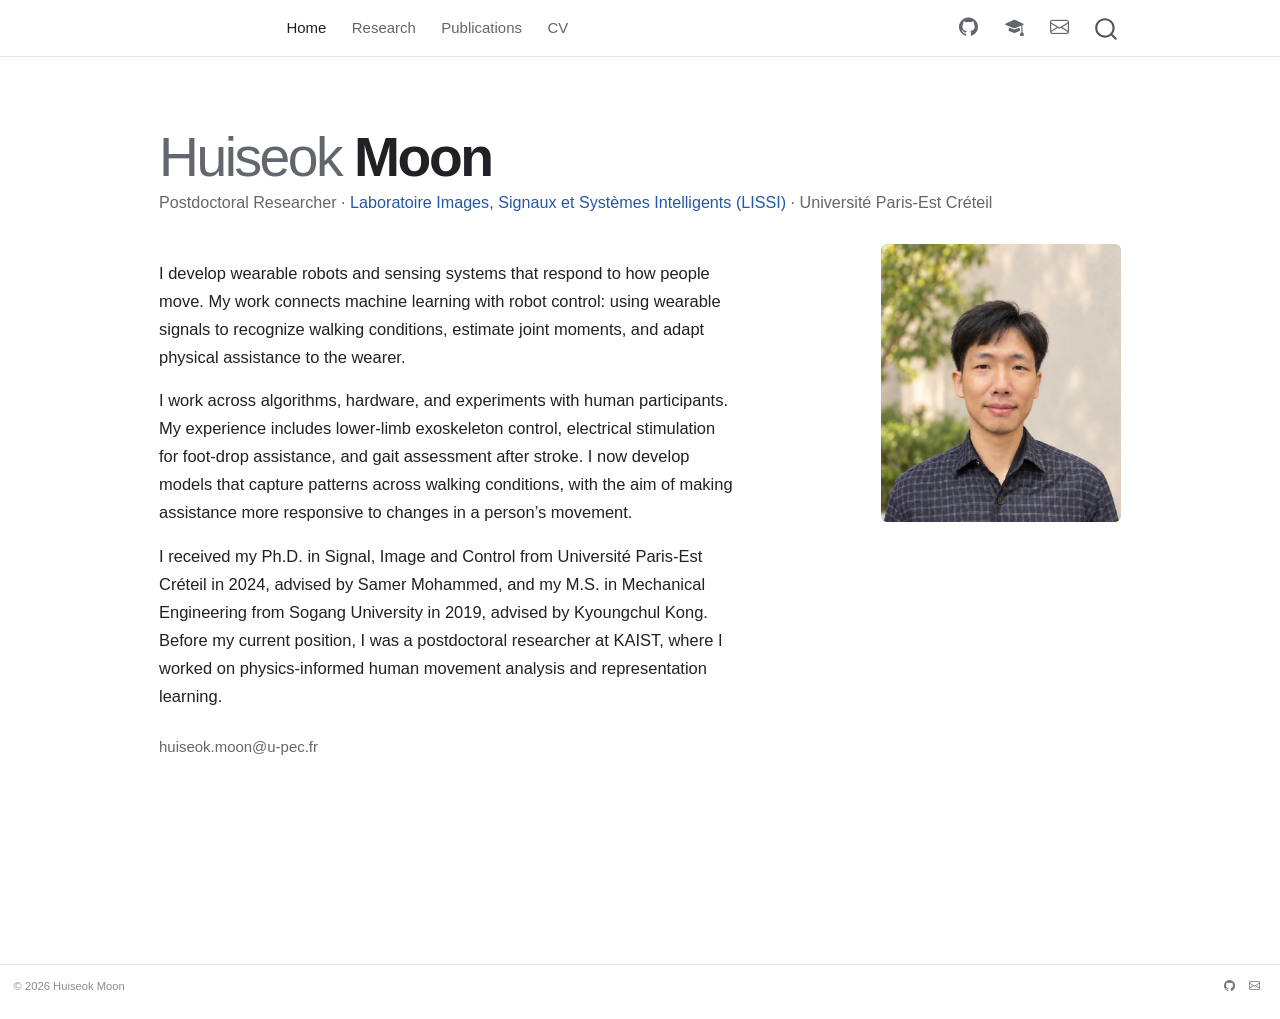
==== index.html @ 213d2787 "Built site for gh-pages" ====
<!DOCTYPE html>
<html xmlns="http://www.w3.org/1999/xhtml" lang="en" xml:lang="en"><head>

<meta charset="utf-8">
<meta name="generator" content="quarto-1.10.18">

<meta name="viewport" content="width=device-width, initial-scale=1.0, user-scalable=yes">


<title>Huiseok Moon</title>
<style>
/* Default styles provided by pandoc.
** See https://pandoc.org/MANUAL.html#variables-for-html for config info.
*/
span.smallcaps{font-variant: small-caps;}
div.columns{display: flex; gap: 1.5em;}
div.column{flex: auto;}
@media screen {
div.columns{gap: min(4vw, 1.5em);}
div.column{overflow-x: auto;}
}
div.hanging-indent{margin-left: 1.5em; text-indent: -1.5em;}
ul.task-list{list-style: none;}
ul.task-list li input[type="checkbox"] {
  width: 0.8em;
  margin: 0 0.8em 0.2em -1em; /* quarto-specific, see https://github.com/quarto-dev/quarto-cli/issues/4556 */ 
  vertical-align: middle;
}
</style>


<script src="site_libs/quarto-nav/quarto-nav.js"></script>
<script src="site_libs/quarto-nav/headroom.min.js"></script>
<script src="site_libs/clipboard/clipboard.min.js"></script>
<script src="site_libs/quarto-search/autocomplete.umd.js"></script>
<script src="site_libs/quarto-search/fuse.min.js"></script>
<script src="site_libs/quarto-search/quarto-search.js"></script>
<meta name="quarto:offset" content="./">
<link href="./images/moon-emoji-icon-v2.png" rel="icon" type="image/png">
<script src="site_libs/quarto-html/quarto.js" type="module"></script>
<script src="site_libs/quarto-html/tabsets/tabsets.js" type="module"></script>
<script src="site_libs/quarto-html/popper.min.js"></script>
<script src="site_libs/quarto-html/tippy.umd.min.js"></script>
<script src="site_libs/quarto-html/anchor.min.js"></script>
<link href="site_libs/quarto-html/tippy.css" rel="stylesheet">
<link href="site_libs/quarto-html/quarto-syntax-highlighting-64a204ab8560d761af7679ceaba22944.css" rel="stylesheet" id="quarto-text-highlighting-styles">
<script src="site_libs/bootstrap/bootstrap.min.js"></script>
<link href="site_libs/bootstrap/bootstrap-icons.css" rel="stylesheet">
<link href="site_libs/bootstrap/bootstrap-8153627a9af5734325227f12067e0160.min.css" rel="stylesheet" append-hash="true" id="quarto-bootstrap" data-mode="light">
<script id="quarto-search-options" type="application/json">{
  "location": "navbar",
  "copy-button": false,
  "collapse-after": 3,
  "panel-placement": "end",
  "type": "overlay",
  "limit": 50,
  "keyboard-shortcut": [
    "f",
    "/",
    "s"
  ],
  "show-item-context": false,
  "language": {
    "search-no-results-text": "No results",
    "search-matching-documents-text": "matching documents",
    "search-copy-link-title": "Copy link to search",
    "search-hide-matches-text": "Hide additional matches",
    "search-more-match-text": "more match in this document",
    "search-more-matches-text": "more matches in this document",
    "search-clear-button-title": "Clear",
    "search-text-placeholder": "",
    "search-detached-cancel-button-title": "Cancel",
    "search-submit-button-title": "Submit",
    "search-label": "Search"
  }
}</script>
<style>html{ scroll-behavior: smooth; }</style>
<script src="navigation.js" defer=""></script>

<link rel="apple-touch-icon" href="./images/moon-emoji-icon-v2.png">


<link rel="stylesheet" href="styles.css">
</head>

<body class="nav-fixed home-page fullcontent quarto-light">

<div id="quarto-search-results"></div>
  <header id="quarto-header" class="headroom fixed-top">
    <nav class="navbar navbar-expand-lg " data-bs-theme="dark">
      <div class="navbar-container container-fluid">
      <div class="navbar-brand-container mx-auto">
    <a class="navbar-brand" href="./index.html">
    <span class="navbar-title"><span class="nav-given-name">Huiseok</span> <span class="nav-family-name">Moon</span></span>
    </a>
  </div>
            <div id="quarto-search" class="" title="Search"></div>
          <button class="navbar-toggler" type="button" data-bs-toggle="collapse" data-bs-target="#navbarCollapse" aria-controls="navbarCollapse" role="menu" aria-expanded="false" aria-label="Toggle navigation" onclick="if (window.quartoToggleHeadroom) { window.quartoToggleHeadroom(); }">
  <span class="navbar-toggler-icon"></span>
</button>
          <div class="collapse navbar-collapse" id="navbarCollapse">
            <ul class="navbar-nav navbar-nav-scroll me-auto">
  <li class="nav-item">
    <a class="nav-link active" href="./index.html" aria-current="page"> 
<span class="menu-text">Home</span></a>
  </li>  
  <li class="nav-item">
    <a class="nav-link" href="./research.html"> 
<span class="menu-text">Research</span></a>
  </li>  
  <li class="nav-item">
    <a class="nav-link" href="./publications.html"> 
<span class="menu-text">Publications</span></a>
  </li>  
  <li class="nav-item">
    <a class="nav-link" href="./cv.html"> 
<span class="menu-text">CV</span></a>
  </li>  
</ul>
            <ul class="navbar-nav navbar-nav-scroll ms-auto">
  <li class="nav-item compact">
    <a class="nav-link" href="https://github.com/huiseok-moon"> <i class="bi bi-github" role="img" aria-label="GitHub">
</i> 
<span class="menu-text"></span></a>
  </li>  
  <li class="nav-item compact">
    <a class="nav-link" href="https://scholar.google.com/citations?hl=en&amp;user=TfTL0QIAAAAJ"> <i class="bi bi-mortarboard-fill" role="img" aria-label="Google Scholar">
</i> 
<span class="menu-text"></span></a>
  </li>  
  <li class="nav-item compact">
    <a class="nav-link" href="mailto:huiseok.moon@u-pec.fr"> <i class="bi bi-envelope" role="img" aria-label="Email">
</i> 
<span class="menu-text"></span></a>
  </li>  
</ul>
          </div> <!-- /navcollapse -->
            <div class="quarto-navbar-tools">
</div>
      </div> <!-- /container-fluid -->
    </nav>
</header>
<!-- content -->
<div id="quarto-content" class="quarto-container page-columns page-rows-contents page-layout-article page-navbar">
<!-- sidebar -->
<!-- margin-sidebar -->
    
<!-- main -->
<main class="content" id="quarto-document-content"><header id="title-block-header" class="quarto-title-block"></header>




<div class="hero">
<div class="hero-text">
<div class="hero-name">
<span class="given-name">Huiseok</span> <span class="family-name">Moon</span>
</div>
<div class="hero-role">
Postdoctoral Researcher · <a href="https://www.lissi.fr/accueil/" target="_blank" rel="noopener">Laboratoire Images, Signaux et Systèmes Intelligents (LISSI)</a> · Université Paris-Est Créteil
</div>
<div class="hero-content">
<div class="hero-bio">
<p>
</p><p>I develop wearable robots and sensing systems that respond to how people move. My work connects machine learning with robot control: using wearable signals to recognize walking conditions, estimate joint moments, and adapt physical assistance to the wearer.</p>
I work across algorithms, hardware, and experiments with human participants. My experience includes lower-limb exoskeleton control, electrical stimulation for foot-drop assistance, and gait assessment after stroke. I now develop models that capture patterns across walking conditions, with the aim of making assistance more responsive to changes in a person’s movement.
<p></p>
<p>
I received my Ph.D.&nbsp;in Signal, Image and Control from Université Paris-Est Créteil in 2024, advised by Samer Mohammed, and my M.S. in Mechanical Engineering from Sogang University in 2019, advised by Kyoungchul Kong. Before my current position, I was a postdoctoral researcher at KAIST, where I worked on physics-informed human movement analysis and representation learning.
</p>
</div>
<div class="hero-photo">
<p><img src="images/HuiseokMOON.JPG" class="img-fluid" alt="Portrait of Huiseok Moon"></p>
</div>
</div>
<div class="hero-buttons">
<p><a class="hero-email" href="mailto:huiseok.moon@u-pec.fr">huiseok.moon@u-pec.fr</a></p>
</div>
</div>
</div>



</main> <!-- /main -->
<script id="quarto-html-after-body" type="application/javascript">
  window.document.addEventListener("DOMContentLoaded", function (event) {
    const icon = "";
    const anchorJS = new window.AnchorJS();
    anchorJS.options = {
      placement: 'right',
      icon: icon
    };
    anchorJS.add('.anchored');
    const isCodeAnnotation = (el) => {
      for (const clz of el.classList) {
        if (clz.startsWith('code-annotation-')) {                     
          return true;
        }
      }
      return false;
    }
    const onCopySuccess = function(e) {
      // button target
      const button = e.trigger;
      // don't keep focus
      button.blur();
      // flash "checked"
      button.classList.add('code-copy-button-checked');
      var currentTitle = button.getAttribute("title");
      button.setAttribute("title", "Copied!");
      let tooltip;
      if (window.bootstrap) {
        button.setAttribute("data-bs-toggle", "tooltip");
        button.setAttribute("data-bs-placement", "left");
        button.setAttribute("data-bs-title", "Copied!");
        tooltip = new bootstrap.Tooltip(button, 
          { trigger: "manual", 
            customClass: "code-copy-button-tooltip",
            offset: [0, -8]});
        tooltip.show();    
      }
      setTimeout(function() {
        if (tooltip) {
          tooltip.hide();
          button.removeAttribute("data-bs-title");
          button.removeAttribute("data-bs-toggle");
          button.removeAttribute("data-bs-placement");
        }
        button.setAttribute("title", currentTitle);
        button.classList.remove('code-copy-button-checked');
      }, 1000);
      // clear code selection
      e.clearSelection();
    }
    const getTextToCopy = function(trigger) {
      const outerScaffold = trigger.parentElement.cloneNode(true);
      const codeEl = outerScaffold.querySelector('code');
      for (const childEl of codeEl.children) {
        if (isCodeAnnotation(childEl)) {
          childEl.remove();
        }
      }
      return codeEl.innerText;
    }
    const clipboard = new window.ClipboardJS('.code-copy-button:not([data-in-quarto-modal])', {
      text: getTextToCopy
    });
    clipboard.on('success', onCopySuccess);
    if (window.document.getElementById('quarto-embedded-source-code-modal')) {
      const clipboardModal = new window.ClipboardJS('.code-copy-button[data-in-quarto-modal]', {
        text: getTextToCopy,
        container: window.document.getElementById('quarto-embedded-source-code-modal')
      });
      clipboardModal.on('success', onCopySuccess);
    }
      var localhostRegex = new RegExp(/^(?:http|https):\/\/localhost\:?[0-9]*\//);
      var mailtoRegex = new RegExp(/^mailto:/);
        var filterRegex = new RegExp("https:\/\/huiseok-moon\.github\.io");
      var isInternal = (href) => {
          return filterRegex.test(href) || localhostRegex.test(href) || mailtoRegex.test(href);
      }
      // Inspect non-navigation links and adorn them if external
     var links = window.document.querySelectorAll('a[href]:not(.nav-link):not(.navbar-brand):not(.toc-action):not(.sidebar-link):not(.sidebar-item-toggle):not(.pagination-link):not(.no-external):not([aria-hidden]):not(.dropdown-item):not(.quarto-navigation-tool):not(.about-link)');
      for (var i=0; i<links.length; i++) {
        const link = links[i];
        if (!isInternal(link.href)) {
          // undo the damage that might have been done by quarto-nav.js in the case of
          // links that we want to consider external
          if (link.dataset.originalHref !== undefined) {
            link.href = link.dataset.originalHref;
          }
        }
      }
    function tippyHover(el, contentFn, onTriggerFn, onUntriggerFn) {
      const config = {
        allowHTML: true,
        maxWidth: 500,
        delay: 100,
        arrow: false,
        appendTo: function(el) {
            return el.parentElement;
        },
        interactive: true,
        interactiveBorder: 10,
        theme: 'quarto',
        placement: 'bottom-start',
      };
      if (contentFn) {
        config.content = contentFn;
      }
      if (onTriggerFn) {
        config.onTrigger = onTriggerFn;
      }
      if (onUntriggerFn) {
        config.onUntrigger = onUntriggerFn;
      }
      window.tippy(el, config); 
    }
    const noterefs = window.document.querySelectorAll('a[role="doc-noteref"]');
    for (var i=0; i<noterefs.length; i++) {
      const ref = noterefs[i];
      tippyHover(ref, function() {
        // use id or data attribute instead here
        let href = ref.getAttribute('data-footnote-href') || ref.getAttribute('href');
        try { href = new URL(href).hash; } catch {}
        const id = href.replace(/^#\/?/, "");
        const note = window.document.getElementById(id);
        if (note) {
          return note.innerHTML;
        } else {
          return "";
        }
      });
    }
    const xrefs = window.document.querySelectorAll('a.quarto-xref');
    const processXRef = (id, note) => {
      // Strip column container classes
      const stripColumnClz = (el) => {
        el.classList.remove("page-full", "page-columns");
        if (el.children) {
          for (const child of el.children) {
            stripColumnClz(child);
          }
        }
      }
      stripColumnClz(note)
      if (id === null || id.startsWith('sec-')) {
        // Special case sections, only their first couple elements
        const container = document.createElement("div");
        if (note.children && note.children.length > 2) {
          container.appendChild(note.children[0].cloneNode(true));
          for (let i = 1; i < note.children.length; i++) {
            const child = note.children[i];
            if (child.tagName === "P" && child.innerText === "") {
              continue;
            } else {
              container.appendChild(child.cloneNode(true));
              break;
            }
          }
          if (window.Quarto?.typesetMath) {
            window.Quarto.typesetMath(container);
          }
          return container.innerHTML
        } else {
          if (window.Quarto?.typesetMath) {
            window.Quarto.typesetMath(note);
          }
          return note.innerHTML;
        }
      } else {
        // Remove any anchor links if they are present
        const anchorLink = note.querySelector('a.anchorjs-link');
        if (anchorLink) {
          anchorLink.remove();
        }
        if (window.Quarto?.typesetMath) {
          window.Quarto.typesetMath(note);
        }
        if (note.classList.contains("callout")) {
          return note.outerHTML;
        } else {
          return note.innerHTML;
        }
      }
    }
    for (var i=0; i<xrefs.length; i++) {
      const xref = xrefs[i];
      tippyHover(xref, undefined, function(instance) {
        instance.disable();
        let url = xref.getAttribute('href');
        let hash = undefined; 
        if (url.startsWith('#')) {
          hash = url;
        } else {
          try { hash = new URL(url).hash; } catch {}
        }
        if (hash) {
          const id = hash.replace(/^#\/?/, "");
          const note = window.document.getElementById(id);
          if (note !== null) {
            try {
              const html = processXRef(id, note.cloneNode(true));
              instance.setContent(html);
            } finally {
              instance.enable();
              instance.show();
            }
          } else {
            // See if we can fetch this
            fetch(url.split('#')[0])
            .then(res => res.text())
            .then(html => {
              const parser = new DOMParser();
              const htmlDoc = parser.parseFromString(html, "text/html");
              const note = htmlDoc.getElementById(id);
              if (note !== null) {
                const html = processXRef(id, note);
                instance.setContent(html);
              } 
            }).finally(() => {
              instance.enable();
              instance.show();
            });
          }
        } else {
          // See if we can fetch a full url (with no hash to target)
          // This is a special case and we should probably do some content thinning / targeting
          fetch(url)
          .then(res => res.text())
          .then(html => {
            const parser = new DOMParser();
            const htmlDoc = parser.parseFromString(html, "text/html");
            const note = htmlDoc.querySelector('main.content');
            if (note !== null) {
              // This should only happen for chapter cross references
              // (since there is no id in the URL)
              // remove the first header
              if (note.children.length > 0 && note.children[0].tagName === "HEADER") {
                note.children[0].remove();
              }
              const html = processXRef(null, note);
              instance.setContent(html);
            } 
          }).finally(() => {
            instance.enable();
            instance.show();
          });
        }
      }, function(instance) {
      });
    }
        let selectedAnnoteEl;
        const selectorForAnnotation = ( cell, annotation) => {
          let cellAttr = 'data-code-cell="' + cell + '"';
          let lineAttr = 'data-code-annotation="' +  annotation + '"';
          const selector = 'span[' + cellAttr + '][' + lineAttr + ']';
          return selector;
        }
        const selectCodeLines = (annoteEl) => {
          const doc = window.document;
          const targetCell = annoteEl.getAttribute("data-target-cell");
          const targetAnnotation = annoteEl.getAttribute("data-target-annotation");
          const annoteSpan = window.document.querySelector(selectorForAnnotation(targetCell, targetAnnotation));
          const lines = annoteSpan.getAttribute("data-code-lines").split(",");
          const lineIds = lines.map((line) => {
            return targetCell + "-" + line;
          })
          let top = null;
          let height = null;
          let parent = null;
          if (lineIds.length > 0) {
              //compute the position of the single el (top and bottom and make a div)
              const el = window.document.getElementById(lineIds[0]);
              top = el.offsetTop;
              height = el.offsetHeight;
              parent = el.parentElement.parentElement;
            if (lineIds.length > 1) {
              const lastEl = window.document.getElementById(lineIds[lineIds.length - 1]);
              const bottom = lastEl.offsetTop + lastEl.offsetHeight;
              height = bottom - top;
            }
            if (top !== null && height !== null && parent !== null) {
              // cook up a div (if necessary) and position it 
              let div = window.document.getElementById("code-annotation-line-highlight");
              if (div === null) {
                div = window.document.createElement("div");
                div.setAttribute("id", "code-annotation-line-highlight");
                div.style.position = 'absolute';
                parent.appendChild(div);
              }
              div.style.top = top - 2 + "px";
              div.style.height = height + 4 + "px";
              div.style.left = 0;
              let gutterDiv = window.document.getElementById("code-annotation-line-highlight-gutter");
              if (gutterDiv === null) {
                gutterDiv = window.document.createElement("div");
                gutterDiv.setAttribute("id", "code-annotation-line-highlight-gutter");
                gutterDiv.style.position = 'absolute';
                const codeCell = window.document.getElementById(targetCell);
                const gutter = codeCell.querySelector('.code-annotation-gutter');
                gutter.appendChild(gutterDiv);
              }
              gutterDiv.style.top = top - 2 + "px";
              gutterDiv.style.height = height + 4 + "px";
            }
            selectedAnnoteEl = annoteEl;
          }
        };
        const unselectCodeLines = () => {
          const elementsIds = ["code-annotation-line-highlight", "code-annotation-line-highlight-gutter"];
          elementsIds.forEach((elId) => {
            const div = window.document.getElementById(elId);
            if (div) {
              div.remove();
            }
          });
          selectedAnnoteEl = undefined;
        };
          // Handle positioning of the toggle
      window.addEventListener(
        "resize",
        throttle(() => {
          elRect = undefined;
          if (selectedAnnoteEl) {
            selectCodeLines(selectedAnnoteEl);
          }
        }, 10)
      );
      function throttle(fn, ms) {
      let throttle = false;
      let timer;
        return (...args) => {
          if(!throttle) { // first call gets through
              fn.apply(this, args);
              throttle = true;
          } else { // all the others get throttled
              if(timer) clearTimeout(timer); // cancel #2
              timer = setTimeout(() => {
                fn.apply(this, args);
                timer = throttle = false;
              }, ms);
          }
        };
      }
        // Attach click handler to the DT
        const annoteDls = window.document.querySelectorAll('dt[data-target-cell]');
        for (const annoteDlNode of annoteDls) {
          annoteDlNode.addEventListener('click', (event) => {
            const clickedEl = event.target;
            if (clickedEl !== selectedAnnoteEl) {
              unselectCodeLines();
              const activeEl = window.document.querySelector('dt[data-target-cell].code-annotation-active');
              if (activeEl) {
                activeEl.classList.remove('code-annotation-active');
              }
              selectCodeLines(clickedEl);
              clickedEl.classList.add('code-annotation-active');
            } else {
              // Unselect the line
              unselectCodeLines();
              clickedEl.classList.remove('code-annotation-active');
            }
          });
        }
    const findCites = (el) => {
      const parentEl = el.parentElement;
      if (parentEl) {
        const cites = parentEl.dataset.cites;
        if (cites) {
          return {
            el,
            cites: cites.split(' ')
          };
        } else {
          return findCites(el.parentElement)
        }
      } else {
        return undefined;
      }
    };
    var bibliorefs = window.document.querySelectorAll('a[role="doc-biblioref"]');
    for (var i=0; i<bibliorefs.length; i++) {
      const ref = bibliorefs[i];
      const citeInfo = findCites(ref);
      if (citeInfo) {
        tippyHover(citeInfo.el, function() {
          var popup = window.document.createElement('div');
          citeInfo.cites.forEach(function(cite) {
            var citeDiv = window.document.createElement('div');
            citeDiv.classList.add('hanging-indent');
            citeDiv.classList.add('csl-entry');
            var biblioDiv = window.document.getElementById('ref-' + cite);
            if (biblioDiv) {
              citeDiv.innerHTML = biblioDiv.innerHTML;
            }
            popup.appendChild(citeDiv);
          });
          return popup.innerHTML;
        });
      }
    }
  });
  </script>
</div> <!-- /content -->
<footer class="footer">
  <div class="nav-footer">
    <div class="nav-footer-left">
<p>© 2026 Huiseok Moon</p>
</div>   
    <div class="nav-footer-center">
      &nbsp;
    </div>
    <div class="nav-footer-right">
      <ul class="footer-items list-unstyled">
    <li class="nav-item compact">
    <a class="nav-link" href="https://github.com/huiseok-moon">
      <i class="bi bi-github" role="img">
</i> 
    </a>
  </li>  
    <li class="nav-item compact">
    <a class="nav-link" href="mailto:huiseok.moon@u-pec.fr">
      <i class="bi bi-envelope" role="img">
</i> 
    </a>
  </li>  
</ul>
    </div>
  </div>
</footer>




<script src="site_libs/quarto-html/zenscroll-min.js"></script>
</body></html>
---- site_libs/quarto-html/tippy.css ----
.tippy-box[data-animation=fade][data-state=hidden]{opacity:0}[data-tippy-root]{max-width:calc(100vw - 10px)}.tippy-box{position:relative;background-color:#333;color:#fff;border-radius:4px;font-size:14px;line-height:1.4;white-space:normal;outline:0;transition-property:transform,visibility,opacity}.tippy-box[data-placement^=top]>.tippy-arrow{bottom:0}.tippy-box[data-placement^=top]>.tippy-arrow:before{bottom:-7px;left:0;border-width:8px 8px 0;border-top-color:initial;transform-origin:center top}.tippy-box[data-placement^=bottom]>.tippy-arrow{top:0}.tippy-box[data-placement^=bottom]>.tippy-arrow:before{top:-7px;left:0;border-width:0 8px 8px;border-bottom-color:initial;transform-origin:center bottom}.tippy-box[data-placement^=left]>.tippy-arrow{right:0}.tippy-box[data-placement^=left]>.tippy-arrow:before{border-width:8px 0 8px 8px;border-left-color:initial;right:-7px;transform-origin:center left}.tippy-box[data-placement^=right]>.tippy-arrow{left:0}.tippy-box[data-placement^=right]>.tippy-arrow:before{left:-7px;border-width:8px 8px 8px 0;border-right-color:initial;transform-origin:center right}.tippy-box[data-inertia][data-state=visible]{transition-timing-function:cubic-bezier(.54,1.5,.38,1.11)}.tippy-arrow{width:16px;height:16px;color:#333}.tippy-arrow:before{content:"";position:absolute;border-color:transparent;border-style:solid}.tippy-content{position:relative;padding:5px 9px;z-index:1}
---- site_libs/quarto-html/quarto-syntax-highlighting-64a204ab8560d761af7679ceaba22944.css ----
/* quarto syntax highlight colors */
:root {
  --quarto-hl-ot-color: #003B4F;
  --quarto-hl-at-color: #657422;
  --quarto-hl-ss-color: #20794D;
  --quarto-hl-an-color: #5E5E5E;
  --quarto-hl-fu-color: #4758AB;
  --quarto-hl-st-color: #20794D;
  --quarto-hl-cf-color: #003B4F;
  --quarto-hl-op-color: #5E5E5E;
  --quarto-hl-er-color: #AD0000;
  --quarto-hl-bn-color: #AD0000;
  --quarto-hl-al-color: #AD0000;
  --quarto-hl-va-color: #111111;
  --quarto-hl-bu-color: inherit;
  --quarto-hl-ex-color: inherit;
  --quarto-hl-pp-color: #AD0000;
  --quarto-hl-in-color: #5E5E5E;
  --quarto-hl-vs-color: #20794D;
  --quarto-hl-wa-color: #5E5E5E;
  --quarto-hl-do-color: #5E5E5E;
  --quarto-hl-im-color: #00769E;
  --quarto-hl-ch-color: #20794D;
  --quarto-hl-dt-color: #AD0000;
  --quarto-hl-fl-color: #AD0000;
  --quarto-hl-co-color: #5E5E5E;
  --quarto-hl-cv-color: #5E5E5E;
  --quarto-hl-cn-color: #8f5902;
  --quarto-hl-sc-color: #5E5E5E;
  --quarto-hl-dv-color: #AD0000;
  --quarto-hl-kw-color: #003B4F;
}

/* other quarto variables */
:root {
  --quarto-font-monospace: SFMono-Regular, Menlo, Monaco, Consolas, "Liberation Mono", "Courier New", monospace;
}

/* syntax highlight based on Pandoc's rules */
pre > code.sourceCode > span {
  color: #003B4F;
}

code.sourceCode > span {
  color: #003B4F;
}

div.sourceCode,
div.sourceCode pre.sourceCode {
  color: #003B4F;
}

/* Normal */
code span {
  color: #003B4F;
}

/* Alert */
code span.al {
  color: #AD0000;
  font-style: inherit;
}

/* Annotation */
code span.an {
  color: #5E5E5E;
  font-style: inherit;
}

/* Attribute */
code span.at {
  color: #657422;
  font-style: inherit;
}

/* BaseN */
code span.bn {
  color: #AD0000;
  font-style: inherit;
}

/* BuiltIn */
code span.bu {
  font-style: inherit;
}

/* ControlFlow */
code span.cf {
  color: #003B4F;
  font-weight: bold;
  font-style: inherit;
}

/* Char */
code span.ch {
  color: #20794D;
  font-style: inherit;
}

/* Constant */
code span.cn {
  color: #8f5902;
  font-style: inherit;
}

/* Comment */
code span.co {
  color: #5E5E5E;
  font-style: inherit;
}

/* CommentVar */
code span.cv {
  color: #5E5E5E;
  font-style: italic;
}

/* Documentation */
code span.do {
  color: #5E5E5E;
  font-style: italic;
}

/* DataType */
code span.dt {
  color: #AD0000;
  font-style: inherit;
}

/* DecVal */
code span.dv {
  color: #AD0000;
  font-style: inherit;
}

/* Error */
code span.er {
  color: #AD0000;
  font-style: inherit;
}

/* Extension */
code span.ex {
  font-style: inherit;
}

/* Float */
code span.fl {
  color: #AD0000;
  font-style: inherit;
}

/* Function */
code span.fu {
  color: #4758AB;
  font-style: inherit;
}

/* Import */
code span.im {
  color: #00769E;
  font-style: inherit;
}

/* Information */
code span.in {
  color: #5E5E5E;
  font-style: inherit;
}

/* Keyword */
code span.kw {
  color: #003B4F;
  font-weight: bold;
  font-style: inherit;
}

/* Operator */
code span.op {
  color: #5E5E5E;
  font-style: inherit;
}

/* Other */
code span.ot {
  color: #003B4F;
  font-style: inherit;
}

/* Preprocessor */
code span.pp {
  color: #AD0000;
  font-style: inherit;
}

/* SpecialChar */
code span.sc {
  color: #5E5E5E;
  font-style: inherit;
}

/* SpecialString */
code span.ss {
  color: #20794D;
  font-style: inherit;
}

/* String */
code span.st {
  color: #20794D;
  font-style: inherit;
}

/* Variable */
code span.va {
  color: #111111;
  font-style: inherit;
}

/* VerbatimString */
code span.vs {
  color: #20794D;
  font-style: inherit;
}

/* Warning */
code span.wa {
  color: #5E5E5E;
  font-style: italic;
}

.prevent-inlining {
  content: "</";
}

/*# sourceMappingURL=9d8d5bb603a83b8298b89080a598c93b.css.map */
---- styles.css ----
:root {
  --text: #202124;
  --muted: #62666d;
  --faint: #8a8e94;
  --link: #2457a6;
  --line: #e2e4e7;
  --background: #fff;
}

html,
body {
  background: var(--background);
}

body {
  color: var(--text);
  font-family: -apple-system, BlinkMacSystemFont, "Helvetica Neue", Arial, sans-serif;
  font-size: 16px;
  line-height: 1.65;
  -webkit-font-smoothing: antialiased;
}

a {
  color: var(--link);
  text-decoration: none;
}

a:hover {
  text-decoration: underline;
}

h1,
h2,
h3 {
  color: var(--text);
  font-weight: 600;
  letter-spacing: -0.02em;
}

/* Simple academic navigation */
.navbar {
  min-height: 54px;
  padding: 0.25rem 0;
  background: rgba(255, 255, 255, 0.96) !important;
  border-bottom: 1px solid var(--line);
  box-shadow: none;
}

.navbar .container-fluid {
  max-width: 1000px;
}

.navbar .navbar-brand {
  color: var(--text) !important;
  font-size: 0.95rem;
  letter-spacing: -0.01em;
}

.home-page .navbar-brand-container {
  visibility: hidden;
}

/* Match only the visible name across Home and the other pages, in both directions. */
@media (prefers-reduced-motion: no-preference) {
  @view-transition {
    navigation: auto;
  }
}

.home-page .hero-name .given-name,
body:not(.home-page) .navbar-brand .nav-given-name {
  display: inline-block;
  view-transition-name: site-given-name;
}

.home-page .hero-name .family-name,
body:not(.home-page) .navbar-brand .nav-family-name {
  display: inline-block;
  view-transition-name: site-family-name;
}

.navbar .nav-given-name {
  color: var(--muted);
  font-weight: 400;
}

.navbar .nav-family-name {
  color: var(--text);
  font-weight: 700;
}

.navbar .nav-link {
  padding-inline: 0.75rem !important;
  color: var(--muted) !important;
  font-size: 0.88rem;
  font-weight: 400;
}

.navbar .nav-link:hover,
.navbar .nav-link.active {
  color: var(--text) !important;
  text-decoration: none;
}

/* Page typography */
main.content {
  padding-top: 3.5rem;
}

#title-block-header:empty {
  display: none;
}

.content .title {
  margin: 0 0 0.65rem;
  font-size: 2.35rem;
  line-height: 1.15;
}

.content h2 {
  margin: 3.75rem 0 1.25rem;
  padding-bottom: 0.45rem;
  border-bottom: 1px solid var(--line);
  font-size: 1.45rem;
  line-height: 1.25;
}

.page-intro {
  max-width: 42rem;
  margin-bottom: 0.45rem;
  color: var(--muted);
  font-size: 1rem;
}

.subtitle-note,
.publication-count {
  margin-bottom: 2rem;
  color: var(--faint);
  font-size: 0.86rem;
}

.publication-actions {
  margin: -0.8rem 0 1.5rem;
  font-size: 0.9rem;
}

.publication-actions a span {
  margin-left: 0.15rem;
  font-size: 0.78em;
}

/* Home */
.hero {
  padding: 2.4rem 0 2rem;
}

.hero-name {
  margin: 0 0 0.18rem;
  font-size: clamp(2.4rem, 5vw, 3.25rem);
  font-weight: 400;
  line-height: 1.05;
  letter-spacing: -0.045em;
}

.hero-name .given-name {
  color: var(--muted);
  font-weight: 400;
}

.hero-name .family-name {
  color: var(--text);
  font-weight: 700;
}

.hero-role {
  margin-bottom: 1.65rem;
  color: var(--muted);
  font-size: 0.95rem;
}

.hero-content {
  display: grid;
  grid-template-columns: minmax(0, 1fr) 240px;
  gap: 2.75rem;
  align-items: start;
}

.hero-bio {
  max-width: 34rem;
  margin-bottom: 1.45rem;
  color: var(--text);
  font-size: 0.97rem;
  line-height: 1.7;
}

.hero-bio p {
  margin: 0 0 0.9rem;
}

.hero-bio p:last-child {
  margin-bottom: 0;
}

.hero-photo p {
  margin: 0;
}

.hero-photo img {
  display: block;
  width: 240px;
  max-width: 100%;
  height: auto;
  /* Trim about 5% from both the top and bottom of the 3024 × 3895 portrait. */
  aspect-ratio: 3024 / 3506;
  object-fit: cover;
  object-position: center;
  margin: 0;
  border-radius: 6px;
}

.hero-buttons {
  display: flex;
  gap: 1.25rem;
  align-items: center;
}

.btn-accent,
.btn-ghost {
  display: inline-block;
  padding: 0;
  color: var(--link) !important;
  background: none;
  border: 0;
  border-radius: 0;
  font-size: 0.92rem;
  font-weight: 500;
}

.btn-accent::after,
.btn-ghost::after {
  margin-left: 0.25rem;
  content: "›";
}

.hero-email {
  color: var(--muted);
  font-size: 0.88rem;
  font-weight: 400;
}

.hero-email:hover {
  color: var(--link);
}

/* Publications */
.publication-count {
  margin-top: 0.4rem;
}

main.content:has(.pub-card) h2 {
  margin: 2.25rem 0 0.65rem;
}

.pub-card {
  display: grid;
  grid-template-columns: 2rem minmax(0, 1fr);
  gap: 1rem;
  padding: 0.7rem 0;
  border-bottom: 1px solid var(--line);
}

.pub-index {
  padding-top: 0.12rem;
  color: var(--faint);
  font-size: 0.72rem;
  font-weight: 600;
}

.pub-topline {
  display: flex;
  gap: 0.5rem;
  align-items: center;
  margin-bottom: 0.22rem;
}

.pub-year {
  color: var(--faint);
  font-size: 0.76rem;
  font-weight: 600;
}

.pub-status {
  color: var(--muted);
  font-size: 0.72rem;
  font-style: italic;
}

.pub-status::before {
  margin-right: 0.5rem;
  color: var(--line);
  content: "·";
}

.pub-title {
  margin-bottom: 0.28rem;
  color: var(--text);
  font-size: 0.98rem;
  font-weight: 600;
  line-height: 1.45;
}

.pub-title a {
  color: inherit;
}

.pub-title a:hover {
  color: var(--link);
}

.pub-title a span {
  margin-left: 0.15rem;
  color: var(--link);
  font-size: 0.72em;
}

.pub-authors,
.pub-venue {
  color: var(--muted);
  font-size: 0.84rem;
  line-height: 1.5;
}

.pub-authors strong {
  color: var(--text);
  font-weight: 650;
}

.pub-venue {
  margin-top: 0.08rem;
  color: var(--faint);
}

.pub-project {
  display: inline-block;
  margin-top: 0.25rem;
  font-size: 0.84rem;
}

/* Research: native Quarto tabs presented as preview cards. */
.research-tabs > .nav-tabs {
  display: flex;
  flex-wrap: wrap;
  width: 100%;
  gap: 1.75rem 1.25rem;
  border: 0;
  margin-bottom: 1.5rem;
}

.research-tabs > .nav-tabs > .nav-item {
  min-width: 0;
  flex: 0 0 calc((100% - 2.5rem) / 3);
}

.research-tabs > .nav-tabs .nav-link {
  width: 100%;
  height: 100%;
  padding: 0 0 0.75rem;
  border: 0;
  border-radius: 10px;
  color: var(--text);
  background: transparent;
  text-align: left;
  white-space: normal;
}

.research-tabs > .nav-tabs .nav-link:hover,
.research-tabs > .nav-tabs .nav-link.active {
  color: var(--link);
  background: transparent;
  text-decoration: none;
}

.research-tabs > .nav-tabs .nav-link.active .research-thumbnail {
  outline: 3px solid var(--link);
  outline-offset: 3px;
}

.research-thumbnail {
  display: flex;
  position: relative;
  flex-direction: column;
  justify-content: space-between;
  aspect-ratio: 16 / 9;
  overflow: hidden;
  padding: 1rem;
  margin: 0 0 0.9rem;
  border-radius: 10px;
  color: #344b63;
  background: linear-gradient(135deg, #e9f0f7, #cbdbea);
}

.research-tabs .nav-item:nth-child(2) .research-thumbnail {
  color: #33594f;
  background: linear-gradient(135deg, #e6f1eb, #c8dfd3);
}

.research-tabs .nav-item:nth-child(3) .research-thumbnail {
  color: #644e39;
  background: linear-gradient(135deg, #f6eee3, #e7d6bf);
}

.research-tabs .nav-item:nth-child(4) .research-thumbnail {
  color: #4f4970;
  background: linear-gradient(135deg, #eeebf5, #d8d0e8);
}

.research-tabs .nav-item:nth-child(5) .research-thumbnail {
  color: #345a64;
  background: linear-gradient(135deg, #e5f0f2, #c5dee2);
}

.research-tabs .nav-item:nth-child(6) .research-thumbnail {
  color: #685044;
  background: linear-gradient(135deg, #f2eae5, #e4d0c4);
}

.research-demo {
  align-self: center;
  font-size: clamp(1.3rem, 3vw, 2rem);
  font-weight: 600;
  letter-spacing: 0.15em;
}

.research-badge {
  align-self: flex-end;
  padding: 0.15rem 0.4rem;
  border-radius: 4px;
  color: #fff;
  background: #263441;
  font-size: 0.65rem;
  font-weight: 400;
}

.research-tabs .nav-link:focus-visible {
  outline: 3px solid var(--link);
  outline-offset: 3px;
}

.research-kicker,
.research-theme,
.research-card-title,
.research-preview {
  display: block;
}

.research-kicker {
  color: inherit;
  font-size: 0.62rem;
  font-weight: 600;
  letter-spacing: 0.04em;
}

.research-card-title {
  margin-bottom: 0.4rem;
  font-size: 1.05rem;
  font-weight: 600;
  line-height: 1.35;
}

.research-theme {
  margin-bottom: 0.4rem;
  color: var(--link);
  font-size: 0.7rem;
  font-weight: 600;
  line-height: 1.4;
}

.research-preview,
.research-meta {
  color: var(--muted);
  font-size: 0.8rem;
  font-weight: 400;
  line-height: 1.5;
}

.research-tabs > .tab-content {
  padding: 2rem 0 0;
  border: 0;
  border-top: 1px solid var(--line);
}

.research-tabs > .tab-content > .tab-pane {
  max-width: 760px;
  margin-inline: auto;
}

.research-tabs h4 {
  margin-top: 0;
  font-size: 1.4rem;
  font-weight: 600;
}

.research-meta {
  margin: 0.5rem 0 1.25rem;
}

.gait-study {
  margin-top: 2.5rem;
  padding-top: 1.75rem;
  border-top: 1px solid var(--line);
}

.research-tabs .gait-study h5 {
  margin: 0 0 0.25rem;
  font-size: 1.2rem;
  line-height: 1.35;
}

.gait-figure {
  margin: 1.5rem 0;
  min-width: 0;
}

.gait-figure img {
  display: block;
  width: 100%;
  max-width: 100%;
  min-width: 0;
  height: auto;
  border: 1px solid var(--line);
  border-radius: 6px;
}

.gait-figure figcaption {
  margin-top: 0.5rem;
  color: var(--muted);
  font-size: 0.8rem;
}

.research-compact-figure img {
  width: auto;
  max-height: 480px;
  margin-inline: auto;
  border: 0;
}

.research-compact-figure figcaption {
  text-align: center;
}

.control-demo-video {
  display: block;
  width: 260px;
  max-width: 100%;
  height: auto;
  margin-inline: auto;
  border-radius: 6px;
}

.empc-comparison {
  display: grid;
  grid-template-columns: minmax(0, 210px) minmax(0, 1fr);
  gap: 1rem;
  align-items: center;
  margin: 1.5rem 0;
}

.empc-comparison .gait-figure {
  margin: 0;
}

.fes-system-figure {
  max-width: 680px;
  margin-inline: auto;
}

.fes-system-figure img {
  border: 0;
}

.fes-system-demo {
  display: grid;
  grid-template-columns: minmax(0, 1.1fr) minmax(0, 0.9fr);
  gap: 1rem;
  align-items: center;
  margin: 1.5rem 0;
}

.fes-system-demo .gait-figure,
.fes-experiment-figure .gait-video {
  margin: 0;
}

.gait-torque-methods {
  display: grid;
  grid-template-columns: repeat(2, minmax(0, 1fr));
  gap: 1rem;
  margin: 1rem 0;
}

.gait-torque-title {
  margin: 1.5rem 0 0.75rem;
  font-size: 1.15rem;
}

.gait-torque-methods > div {
  padding: 1rem;
  border: 1px solid var(--line);
  border-radius: 6px;
}

.gait-torque-methods p:last-child {
  margin-bottom: 0;
}

.gait-torque-profiles img {
  border: 0;
  border-radius: 0;
}

.gait-system {
  display: grid;
  grid-template-columns: minmax(0, 0.8fr) minmax(0, 1fr);
  gap: 1.5rem;
  align-items: center;
  margin: 1.5rem 0;
}

.gait-system .gait-figure {
  margin: 0;
}

.gait-system .control-demo-video {
  margin-inline: 0;
}

.gait-system img {
  max-width: 260px;
  border: 0;
  border-radius: 0;
}

.gait-system-notes ul {
  margin-bottom: 0;
}

.gait-system-notes > p {
  margin-bottom: 0.5rem;
}

.sts-videos {
  display: grid;
  grid-template-columns: repeat(4, minmax(0, 1fr));
  gap: 0.75rem;
  margin-top: 1.5rem;
}

.sts-videos figure {
  margin: 0;
  min-width: 0;
}

.sts-videos figcaption {
  margin-bottom: 0.4rem;
  text-align: center;
  font-weight: 600;
}

.sts-videos video {
  display: block;
  width: 100%;
  height: auto;
  border-radius: 6px;
}

.sts-plots-crop {
  aspect-ratio: 980 / 285;
  overflow: hidden;
}

.sts-plots-crop img {
  width: 104.4%;
  max-width: none;
  margin-top: -41%;
  margin-left: -4.4%;
  border: 0;
  border-radius: 0;
}

.gait-figure-grid {
  display: grid;
  gap: 0.75rem;
}

.gait-matrices {
  grid-template-columns: repeat(auto-fit, minmax(min(100%, 200px), 1fr));
}

.gait-charts {
  grid-template-columns: repeat(auto-fit, minmax(min(100%, 300px), 1fr));
  margin: 1.5rem 0;
}

.gait-charts .gait-figure {
  margin: 0;
}

.gait-charts .gait-figure img {
  aspect-ratio: 2.1;
  object-fit: contain;
  border: 0;
  border-radius: 0;
}

.gait-table-wrap {
  overflow-x: auto;
  margin: 1.5rem 0;
}

.gait-table {
  width: 100%;
  border-collapse: collapse;
  font-size: 0.84rem;
}

.gait-table caption {
  caption-side: top;
  padding: 0 0 0.45rem;
  color: var(--muted);
  text-align: center;
  font-size: 0.8rem;
}

.gait-table th,
.gait-table td {
  padding: 0.55rem 0.6rem;
  border-bottom: 1px solid var(--line);
  text-align: left;
  vertical-align: top;
}

.gait-table thead th {
  border-top: 1px solid var(--text);
  border-bottom-color: var(--text);
}

.gait-table tbody th {
  font-weight: 500;
}

.gait-table th:not(:first-child),
.gait-table td:not(:first-child) {
  text-align: right;
}

.gait-comparison .gait-proposed th,
.gait-comparison .gait-proposed td {
  font-weight: 700;
}

.gait-video {
  display: block;
  width: 100%;
  height: auto;
  margin: 0.5rem 0 1.5rem;
  border-radius: 6px;
}

.assessment-protocol {
  display: grid;
  grid-template-columns: minmax(0, 1fr) 280px;
  gap: 1.5rem;
  align-items: center;
  margin: 1.5rem 0;
}

.assessment-protocol .gait-table-wrap,
.assessment-protocol .gait-figure {
  margin: 0;
}

.assessment-protocol .assessment-video-figure {
  max-width: 280px;
  margin-inline: auto;
}

.assessment-video-figure .gait-video {
  margin-bottom: 0;
}

.assessment-video-figure figcaption {
  text-align: center;
}

.gait-paper-link {
  display: inline-block;
  padding: 0.35rem 0.8rem;
  border: 1px solid #c4d4e6;
  border-radius: 999px;
  font-size: 0.84rem;
}

@media (max-width: 900px) {
  .assessment-protocol {
    grid-template-columns: 1fr;
  }
}

@media (max-width: 640px) {
  .fes-system-demo {
    grid-template-columns: 1fr;
  }

  .empc-comparison {
    grid-template-columns: 1fr;
  }

  .sts-videos {
    grid-template-columns: repeat(2, minmax(0, 1fr));
  }

  .gait-system,
  .gait-torque-methods,
  .gait-matrices,
  .gait-charts {
    grid-template-columns: 1fr;
  }
}

.research-video-placeholder {
  display: flex;
  flex-direction: column;
  justify-content: center;
  aspect-ratio: 16 / 9;
  min-height: 160px;
  padding: 1.5rem;
  margin: 1.5rem 0;
  border: 1px dashed #b9c5d5;
  border-radius: 6px;
  background: #f7f9fc;
  color: var(--muted);
  text-align: center;
  font-size: 0.85rem;
}

.research-video-placeholder p:last-child {
  margin-bottom: 0;
}

.research-thumbnail img {
  width: 100%;
  height: 100%;
  aspect-ratio: 16 / 9;
  object-fit: cover;
}

@media (max-width: 900px) {
  .research-tabs > .nav-tabs > .nav-item {
    flex-basis: calc((100% - 1.25rem) / 2);
  }

  .research-tabs > .tab-content {
    padding: 1rem;
  }
}

@media (max-width: 540px) {
  .research-tabs > .nav-tabs > .nav-item {
    flex-basis: 100%;
  }
}

/* Selecting a card turns the same tabs into a sidebar and detail view. */
#research-overview {
  margin: 0 0 1.5rem;
  padding: 0.5rem 0.8rem;
  border: 1px solid var(--line);
  border-radius: 6px;
  background: white;
  color: var(--link);
  font: inherit;
  cursor: pointer;
  scroll-margin-top: 5rem;
}

.research-ready:not(.research-detail) > .tab-content {
  display: none;
}

.research-detail {
  display: grid;
  grid-template-columns: 230px minmax(0, 1fr);
  gap: 2.5rem;
  align-items: start;
  scroll-margin-top: 5rem;
}

.research-tabs .tab-pane [id] {
  scroll-margin-top: 5rem;
}

.research-detail > .nav-tabs {
  position: sticky;
  top: 5rem;
  max-height: calc(100vh - 6rem);
  overflow-y: auto;
  flex-direction: column;
  flex-wrap: nowrap;
  gap: 0.35rem;
  padding: 0.25rem;
}

.research-detail > .nav-tabs > .nav-item {
  flex: 0 0 auto;
}

.research-detail > .nav-tabs .nav-link {
  padding: 0.85rem;
  border-left: 3px solid transparent;
  border-radius: 0 6px 6px 0;
}

.research-detail > .nav-tabs .nav-link.active {
  border-left-color: var(--link);
  background: #f0f5fc;
}

.research-detail .research-thumbnail {
  display: none;
}

.research-detail .research-card-title {
  font-size: 0.9rem;
}

.research-detail .research-preview {
  font-size: 0.75rem;
}

.research-detail > .tab-content {
  min-width: 0;
  padding: 0;
  border: 0;
}

.research-detail h4 {
  font-size: clamp(1.5rem, 2.5vw, 2rem);
  line-height: 1.25;
}

@media (max-width: 760px) {
  .research-detail {
    display: block;
  }

  .research-detail > .nav-tabs {
    position: static;
    flex-direction: row;
    overflow-x: auto;
    margin-bottom: 1.5rem;
  }

  .research-detail > .nav-tabs > .nav-item {
    flex: 0 0 160px;
  }

  .research-detail .research-preview {
    display: none;
  }
}

/* Native snapshots morph each card into its sidebar position. */
.research-ready > .tab-content {
  view-transition-name: research-content;
}

#research-overview {
  view-transition-name: research-back;
}

::view-transition-group(*) {
  animation-duration: 380ms;
  animation-timing-function: cubic-bezier(0.22, 1, 0.36, 1);
}

::view-transition-old(*),
::view-transition-new(*) {
  animation-duration: 220ms;
}

::view-transition-group(root) {
  animation-duration: 220ms;
}

::view-transition-group(site-given-name),
::view-transition-group(site-family-name) {
  animation-duration: 320ms;
  animation-timing-function: cubic-bezier(0.2, 0.7, 0.2, 1);
}

::view-transition-old(site-given-name),
::view-transition-new(site-given-name),
::view-transition-old(site-family-name),
::view-transition-new(site-family-name) {
  animation-duration: 320ms;
  animation-timing-function: cubic-bezier(0.2, 0.7, 0.2, 1);
}

@media (prefers-reduced-motion: reduce) {
  ::view-transition-group(*),
  ::view-transition-old(*),
  ::view-transition-new(*) {
    animation: none !important;
  }

  html:has(.research-ready) {
    scroll-behavior: auto !important;
  }
}

/* CV and footer */
.cv-actions {
  margin-bottom: 1.4rem;
}

.cv-embed {
  position: relative;
  width: 100%;
  height: 0;
  padding-bottom: 141%;
}

.cv-embed iframe {
  position: absolute;
  top: 0;
  left: 0;
  width: 100%;
  height: 100%;
  background: #f7f7f7;
  border: 1px solid #e5e7eb;
  border-radius: 8px;
}

.nav-footer {
  margin-top: 4.5rem;
  border-top: 1px solid var(--line);
  color: var(--faint);
  font-size: 0.8rem;
}

@media (max-width: 640px) {
  main.content {
    padding-top: 2.4rem;
  }

  .hero {
    padding-top: 1.25rem;
  }

  .hero-content {
    grid-template-columns: 1fr;
    gap: 1.5rem;
  }

  .hero-photo img {
    width: 200px;
  }

  .hero-name {
    font-size: 2.45rem;
  }

}

@media (max-width: 420px) {
  .hero-buttons {
    flex-direction: column;
    gap: 0.55rem;
    align-items: flex-start;
  }

  .pub-card {
    grid-template-columns: 1fr;
    gap: 0.25rem;
  }
}

/* A research story combines stills, a short film, and an explanatory diagram. */
.research-thumbnail-media {
  padding: 0;
}

.intent-story {
  margin: 1.5rem 0 2rem;
}

.intent-story img,
.intent-story video {
  display: block;
  width: 100%;
  height: auto;
  border-radius: 10px;
}

.intent-story figcaption {
  margin-top: 0.65rem;
  color: var(--muted);
  font-size: 0.8rem;
  line-height: 1.5;
}

.research-tabs h5 {
  margin-top: 2rem;
  font-size: 1.1rem;
}

.fes-line th:not(:first-child),
.fes-line td:not(:first-child) {
  text-align: left;
}

.fes-line tbody th {
  width: 35%;
  font-weight: 400;
}

.fes-status {
  display: inline-block;
  margin-right: 0.4rem;
  padding: 0.1rem 0.55rem;
  border: 1px solid var(--line);
  border-radius: 999px;
  color: var(--text);
  font-size: 0.72rem;
}
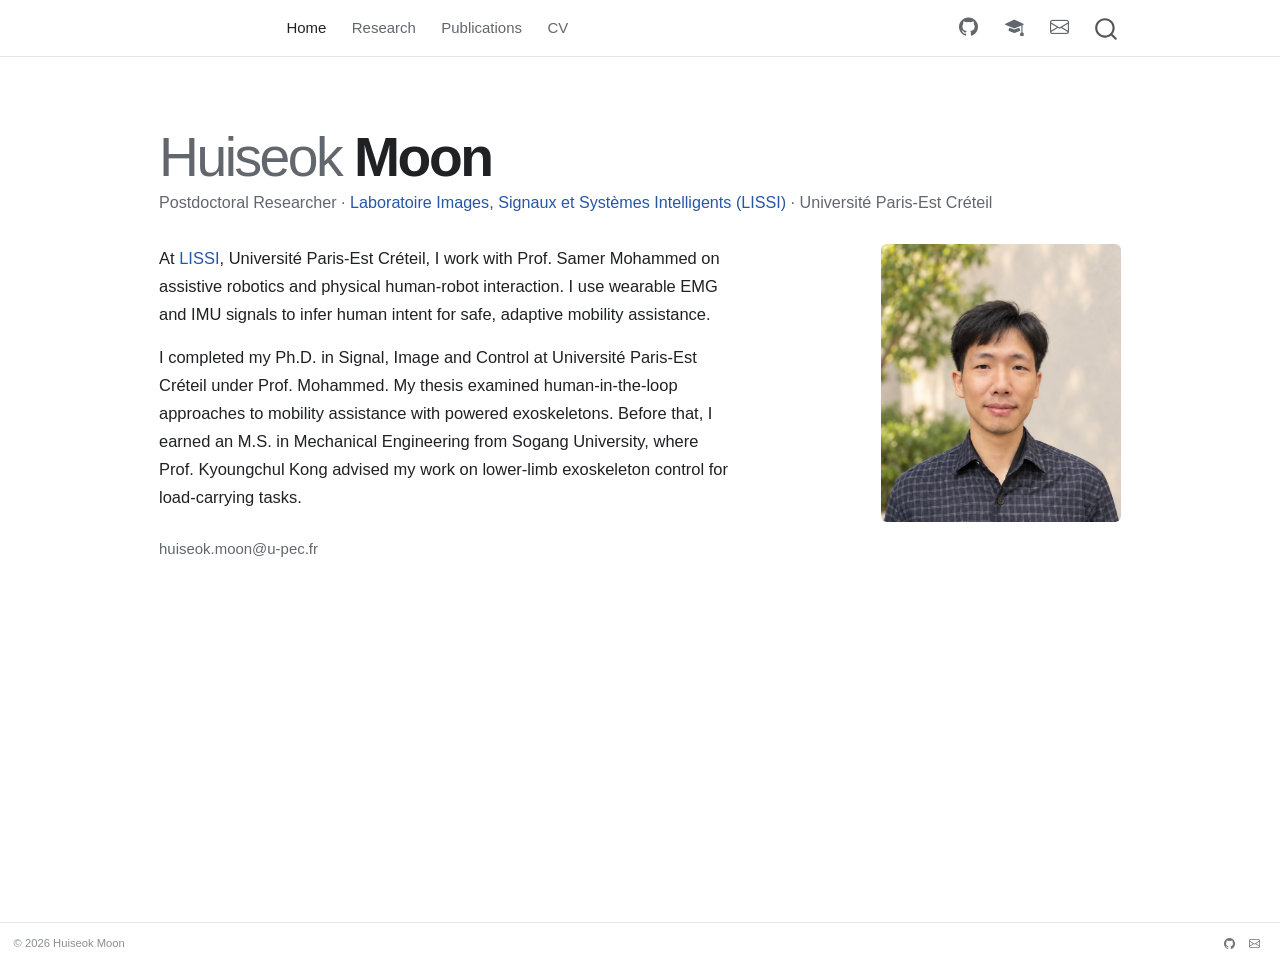
==== commit a045a6fe: "Built site for gh-pages" ====
--- a/index.html
+++ b/index.html
@@ -2,7 +2,7 @@
 <html xmlns="http://www.w3.org/1999/xhtml" lang="en" xml:lang="en"><head>
 
 <meta charset="utf-8">
-<meta name="generator" content="quarto-1.10.18">
+<meta name="generator" content="quarto-1.10.19">
 
 <meta name="viewport" content="width=device-width, initial-scale=1.0, user-scalable=yes">
 
@@ -43,10 +43,10 @@
 <script src="site_libs/quarto-html/tippy.umd.min.js"></script>
 <script src="site_libs/quarto-html/anchor.min.js"></script>
 <link href="site_libs/quarto-html/tippy.css" rel="stylesheet">
-<link href="site_libs/quarto-html/quarto-syntax-highlighting-64a204ab8560d761af7679ceaba22944.css" rel="stylesheet" id="quarto-text-highlighting-styles">
+<link href="site_libs/quarto-html/quarto-syntax-highlighting-bf27225e3a48a9273f3daa8f8e829971.css" rel="stylesheet" id="quarto-text-highlighting-styles">
 <script src="site_libs/bootstrap/bootstrap.min.js"></script>
 <link href="site_libs/bootstrap/bootstrap-icons.css" rel="stylesheet">
-<link href="site_libs/bootstrap/bootstrap-8153627a9af5734325227f12067e0160.min.css" rel="stylesheet" append-hash="true" id="quarto-bootstrap" data-mode="light">
+<link href="site_libs/bootstrap/bootstrap-748355e44d5b401833a3ffb3496a026c.min.css" rel="stylesheet" append-hash="true" id="quarto-bootstrap" data-mode="light">
 <script id="quarto-search-options" type="application/json">{
   "location": "navbar",
   "copy-button": false,
@@ -162,11 +162,10 @@
 <div class="hero-content">
 <div class="hero-bio">
 <p>
-</p><p>I develop wearable robots and sensing systems that respond to how people move. My work connects machine learning with robot control: using wearable signals to recognize walking conditions, estimate joint moments, and adapt physical assistance to the wearer.</p>
-I work across algorithms, hardware, and experiments with human participants. My experience includes lower-limb exoskeleton control, electrical stimulation for foot-drop assistance, and gait assessment after stroke. I now develop models that capture patterns across walking conditions, with the aim of making assistance more responsive to changes in a person’s movement.
-<p></p>
+At <a href="https://www.lissi.fr/accueil/" target="_blank" rel="noopener">LISSI</a>, Université Paris-Est Créteil, I work with Prof.&nbsp;Samer Mohammed on assistive robotics and physical human-robot interaction. I use wearable EMG and IMU signals to infer human intent for safe, adaptive mobility assistance.
+</p>
 <p>
-I received my Ph.D.&nbsp;in Signal, Image and Control from Université Paris-Est Créteil in 2024, advised by Samer Mohammed, and my M.S. in Mechanical Engineering from Sogang University in 2019, advised by Kyoungchul Kong. Before my current position, I was a postdoctoral researcher at KAIST, where I worked on physics-informed human movement analysis and representation learning.
+I completed my Ph.D.&nbsp;in Signal, Image and Control at Université Paris-Est Créteil under Prof.&nbsp;Mohammed. My thesis examined human-in-the-loop approaches to mobility assistance with powered exoskeletons. Before that, I earned an M.S. in Mechanical Engineering from Sogang University, where Prof.&nbsp;Kyoungchul Kong advised my work on lower-limb exoskeleton control for load-carrying tasks.
 </p>
 </div>
 <div class="hero-photo">
--- a/site_libs/quarto-html/quarto-syntax-highlighting-bf27225e3a48a9273f3daa8f8e829971.css
+++ b/site_libs/quarto-html/quarto-syntax-highlighting-bf27225e3a48a9273f3daa8f8e829971.css
@@ -0,0 +1,236 @@
+/* quarto syntax highlight colors */
+:root {
+  --quarto-hl-ot-color: #003B4F;
+  --quarto-hl-at-color: #657422;
+  --quarto-hl-ss-color: #20794D;
+  --quarto-hl-an-color: #5E5E5E;
+  --quarto-hl-fu-color: #4758AB;
+  --quarto-hl-st-color: #20794D;
+  --quarto-hl-cf-color: #003B4F;
+  --quarto-hl-op-color: #5E5E5E;
+  --quarto-hl-er-color: #AD0000;
+  --quarto-hl-bn-color: #AD0000;
+  --quarto-hl-al-color: #AD0000;
+  --quarto-hl-va-color: #111111;
+  --quarto-hl-bu-color: inherit;
+  --quarto-hl-ex-color: inherit;
+  --quarto-hl-pp-color: #AD0000;
+  --quarto-hl-in-color: #5E5E5E;
+  --quarto-hl-vs-color: #20794D;
+  --quarto-hl-wa-color: #5E5E5E;
+  --quarto-hl-do-color: #5E5E5E;
+  --quarto-hl-im-color: #00769E;
+  --quarto-hl-ch-color: #20794D;
+  --quarto-hl-dt-color: #AD0000;
+  --quarto-hl-fl-color: #AD0000;
+  --quarto-hl-co-color: #5E5E5E;
+  --quarto-hl-cv-color: #5E5E5E;
+  --quarto-hl-cn-color: #8f5902;
+  --quarto-hl-sc-color: #5E5E5E;
+  --quarto-hl-dv-color: #AD0000;
+  --quarto-hl-kw-color: #003B4F;
+}
+
+/* other quarto variables */
+:root {
+  --quarto-font-monospace: SFMono-Regular, Menlo, Monaco, Consolas, "Liberation Mono", "Courier New", monospace;
+}
+
+/* syntax highlight based on Pandoc's rules */
+pre > code.sourceCode > span {
+  color: #003B4F;
+}
+
+code.sourceCode > span {
+  color: #003B4F;
+}
+
+div.sourceCode,
+div.sourceCode pre.sourceCode {
+  color: #003B4F;
+}
+
+/* Normal */
+code span {
+  color: #003B4F;
+}
+
+/* Alert */
+code span.al {
+  color: #AD0000;
+  font-style: inherit;
+}
+
+/* Annotation */
+code span.an {
+  color: #5E5E5E;
+  font-style: inherit;
+}
+
+/* Attribute */
+code span.at {
+  color: #657422;
+  font-style: inherit;
+}
+
+/* BaseN */
+code span.bn {
+  color: #AD0000;
+  font-style: inherit;
+}
+
+/* BuiltIn */
+code span.bu {
+  font-style: inherit;
+}
+
+/* ControlFlow */
+code span.cf {
+  color: #003B4F;
+  font-weight: bold;
+  font-style: inherit;
+}
+
+/* Char */
+code span.ch {
+  color: #20794D;
+  font-style: inherit;
+}
+
+/* Constant */
+code span.cn {
+  color: #8f5902;
+  font-style: inherit;
+}
+
+/* Comment */
+code span.co {
+  color: #5E5E5E;
+  font-style: inherit;
+}
+
+/* CommentVar */
+code span.cv {
+  color: #5E5E5E;
+  font-style: italic;
+}
+
+/* Documentation */
+code span.do {
+  color: #5E5E5E;
+  font-style: italic;
+}
+
+/* DataType */
+code span.dt {
+  color: #AD0000;
+  font-style: inherit;
+}
+
+/* DecVal */
+code span.dv {
+  color: #AD0000;
+  font-style: inherit;
+}
+
+/* Error */
+code span.er {
+  color: #AD0000;
+  font-style: inherit;
+}
+
+/* Extension */
+code span.ex {
+  font-style: inherit;
+}
+
+/* Float */
+code span.fl {
+  color: #AD0000;
+  font-style: inherit;
+}
+
+/* Function */
+code span.fu {
+  color: #4758AB;
+  font-style: inherit;
+}
+
+/* Import */
+code span.im {
+  color: #00769E;
+  font-style: inherit;
+}
+
+/* Information */
+code span.in {
+  color: #5E5E5E;
+  font-style: inherit;
+}
+
+/* Keyword */
+code span.kw {
+  color: #003B4F;
+  font-weight: bold;
+  font-style: inherit;
+}
+
+/* Operator */
+code span.op {
+  color: #5E5E5E;
+  font-style: inherit;
+}
+
+/* Other */
+code span.ot {
+  color: #003B4F;
+  font-style: inherit;
+}
+
+/* Preprocessor */
+code span.pp {
+  color: #AD0000;
+  font-style: inherit;
+}
+
+/* SpecialChar */
+code span.sc {
+  color: #5E5E5E;
+  font-style: inherit;
+}
+
+/* SpecialString */
+code span.ss {
+  color: #20794D;
+  font-style: inherit;
+}
+
+/* String */
+code span.st {
+  color: #20794D;
+  font-style: inherit;
+}
+
+/* Variable */
+code span.va {
+  color: #111111;
+  font-style: inherit;
+}
+
+/* VerbatimString */
+code span.vs {
+  color: #20794D;
+  font-style: inherit;
+}
+
+/* Warning */
+code span.wa {
+  color: #5E5E5E;
+  font-style: italic;
+}
+
+.prevent-inlining {
+  content: "</";
+}
+
+/*# sourceMappingURL=8be38f48d34c45af72792cbd699585e7.css.map */
--- a/styles.css
+++ b/styles.css
@@ -537,60 +537,6 @@
   font-size: 0.8rem;
 }
 
-.research-compact-figure img {
-  width: auto;
-  max-height: 480px;
-  margin-inline: auto;
-  border: 0;
-}
-
-.research-compact-figure figcaption {
-  text-align: center;
-}
-
-.control-demo-video {
-  display: block;
-  width: 260px;
-  max-width: 100%;
-  height: auto;
-  margin-inline: auto;
-  border-radius: 6px;
-}
-
-.empc-comparison {
-  display: grid;
-  grid-template-columns: minmax(0, 210px) minmax(0, 1fr);
-  gap: 1rem;
-  align-items: center;
-  margin: 1.5rem 0;
-}
-
-.empc-comparison .gait-figure {
-  margin: 0;
-}
-
-.fes-system-figure {
-  max-width: 680px;
-  margin-inline: auto;
-}
-
-.fes-system-figure img {
-  border: 0;
-}
-
-.fes-system-demo {
-  display: grid;
-  grid-template-columns: minmax(0, 1.1fr) minmax(0, 0.9fr);
-  gap: 1rem;
-  align-items: center;
-  margin: 1.5rem 0;
-}
-
-.fes-system-demo .gait-figure,
-.fes-experiment-figure .gait-video {
-  margin: 0;
-}
-
 .gait-torque-methods {
   display: grid;
   grid-template-columns: repeat(2, minmax(0, 1fr));
@@ -630,10 +576,6 @@
   margin: 0;
 }
 
-.gait-system .control-demo-video {
-  margin-inline: 0;
-}
-
 .gait-system img {
   max-width: 260px;
   border: 0;
@@ -648,45 +590,6 @@
   margin-bottom: 0.5rem;
 }
 
-.sts-videos {
-  display: grid;
-  grid-template-columns: repeat(4, minmax(0, 1fr));
-  gap: 0.75rem;
-  margin-top: 1.5rem;
-}
-
-.sts-videos figure {
-  margin: 0;
-  min-width: 0;
-}
-
-.sts-videos figcaption {
-  margin-bottom: 0.4rem;
-  text-align: center;
-  font-weight: 600;
-}
-
-.sts-videos video {
-  display: block;
-  width: 100%;
-  height: auto;
-  border-radius: 6px;
-}
-
-.sts-plots-crop {
-  aspect-ratio: 980 / 285;
-  overflow: hidden;
-}
-
-.sts-plots-crop img {
-  width: 104.4%;
-  max-width: none;
-  margin-top: -41%;
-  margin-left: -4.4%;
-  border: 0;
-  border-radius: 0;
-}
-
 .gait-figure-grid {
   display: grid;
   gap: 0.75rem;
@@ -703,13 +606,6 @@
 
 .gait-charts .gait-figure {
   margin: 0;
-}
-
-.gait-charts .gait-figure img {
-  aspect-ratio: 2.1;
-  object-fit: contain;
-  border: 0;
-  border-radius: 0;
 }
 
 .gait-table-wrap {
@@ -766,32 +662,6 @@
   border-radius: 6px;
 }
 
-.assessment-protocol {
-  display: grid;
-  grid-template-columns: minmax(0, 1fr) 280px;
-  gap: 1.5rem;
-  align-items: center;
-  margin: 1.5rem 0;
-}
-
-.assessment-protocol .gait-table-wrap,
-.assessment-protocol .gait-figure {
-  margin: 0;
-}
-
-.assessment-protocol .assessment-video-figure {
-  max-width: 280px;
-  margin-inline: auto;
-}
-
-.assessment-video-figure .gait-video {
-  margin-bottom: 0;
-}
-
-.assessment-video-figure figcaption {
-  text-align: center;
-}
-
 .gait-paper-link {
   display: inline-block;
   padding: 0.35rem 0.8rem;
@@ -800,25 +670,7 @@
   font-size: 0.84rem;
 }
 
-@media (max-width: 900px) {
-  .assessment-protocol {
-    grid-template-columns: 1fr;
-  }
-}
-
 @media (max-width: 640px) {
-  .fes-system-demo {
-    grid-template-columns: 1fr;
-  }
-
-  .empc-comparison {
-    grid-template-columns: 1fr;
-  }
-
-  .sts-videos {
-    grid-template-columns: repeat(2, minmax(0, 1fr));
-  }
-
   .gait-system,
   .gait-torque-methods,
   .gait-matrices,
@@ -895,10 +747,6 @@
   scroll-margin-top: 5rem;
 }
 
-.research-tabs .tab-pane [id] {
-  scroll-margin-top: 5rem;
-}
-
 .research-detail > .nav-tabs {
   position: sticky;
   top: 5rem;
@@ -1113,23 +961,3 @@
   margin-top: 2rem;
   font-size: 1.1rem;
 }
-
-.fes-line th:not(:first-child),
-.fes-line td:not(:first-child) {
-  text-align: left;
-}
-
-.fes-line tbody th {
-  width: 35%;
-  font-weight: 400;
-}
-
-.fes-status {
-  display: inline-block;
-  margin-right: 0.4rem;
-  padding: 0.1rem 0.55rem;
-  border: 1px solid var(--line);
-  border-radius: 999px;
-  color: var(--text);
-  font-size: 0.72rem;
-}
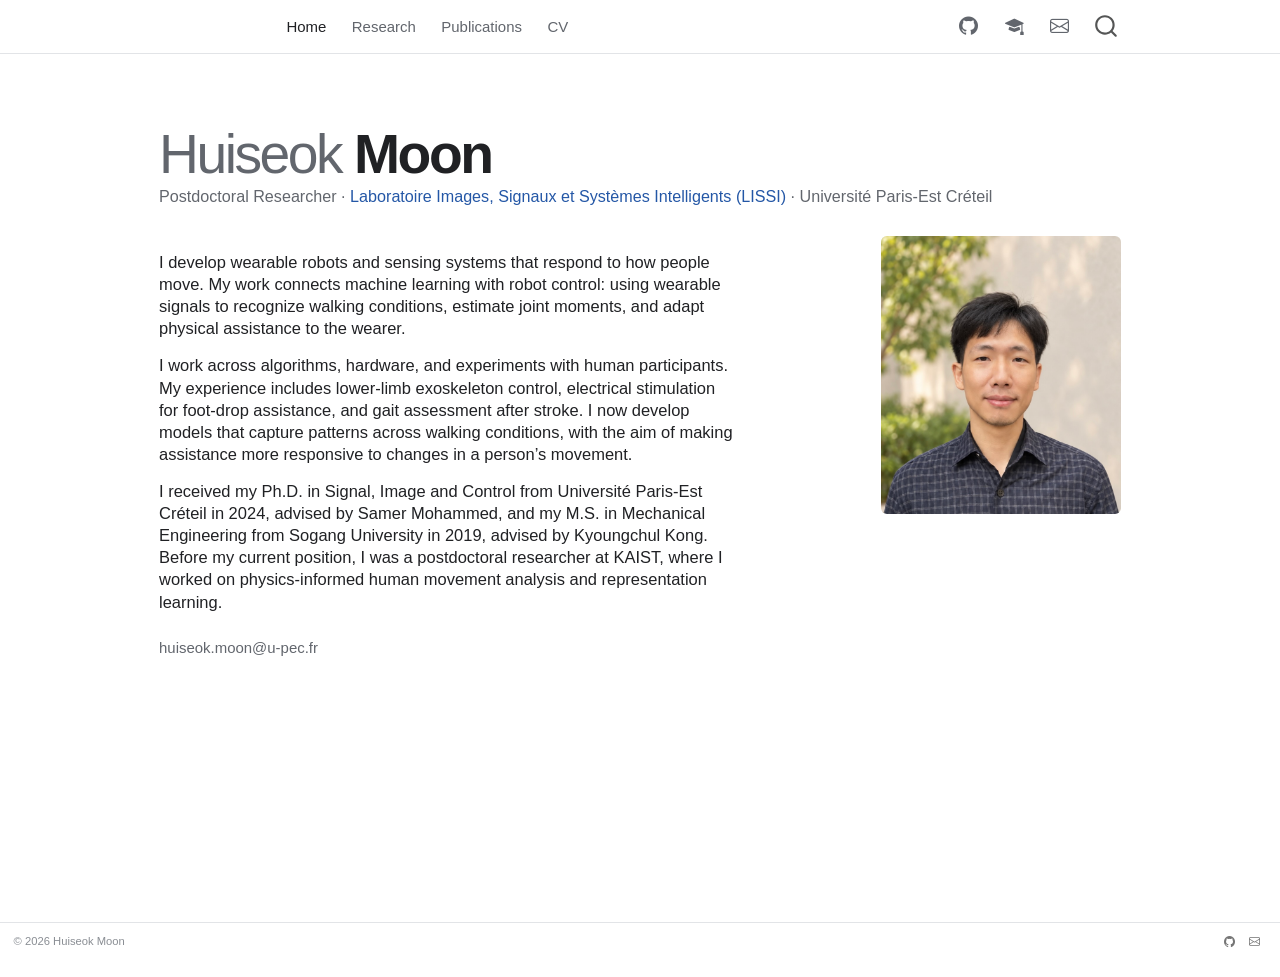
==== commit 0b7d4714: "Built site for gh-pages" ====
--- a/index.html
+++ b/index.html
@@ -2,7 +2,7 @@
 <html xmlns="http://www.w3.org/1999/xhtml" lang="en" xml:lang="en"><head>
 
 <meta charset="utf-8">
-<meta name="generator" content="quarto-1.10.19">
+<meta name="generator" content="quarto-1.10.18">
 
 <meta name="viewport" content="width=device-width, initial-scale=1.0, user-scalable=yes">
 
@@ -43,10 +43,10 @@
 <script src="site_libs/quarto-html/tippy.umd.min.js"></script>
 <script src="site_libs/quarto-html/anchor.min.js"></script>
 <link href="site_libs/quarto-html/tippy.css" rel="stylesheet">
-<link href="site_libs/quarto-html/quarto-syntax-highlighting-bf27225e3a48a9273f3daa8f8e829971.css" rel="stylesheet" id="quarto-text-highlighting-styles">
+<link href="site_libs/quarto-html/quarto-syntax-highlighting-64a204ab8560d761af7679ceaba22944.css" rel="stylesheet" id="quarto-text-highlighting-styles">
 <script src="site_libs/bootstrap/bootstrap.min.js"></script>
 <link href="site_libs/bootstrap/bootstrap-icons.css" rel="stylesheet">
-<link href="site_libs/bootstrap/bootstrap-748355e44d5b401833a3ffb3496a026c.min.css" rel="stylesheet" append-hash="true" id="quarto-bootstrap" data-mode="light">
+<link href="site_libs/bootstrap/bootstrap-8153627a9af5734325227f12067e0160.min.css" rel="stylesheet" append-hash="true" id="quarto-bootstrap" data-mode="light">
 <script id="quarto-search-options" type="application/json">{
   "location": "navbar",
   "copy-button": false,
@@ -162,10 +162,11 @@
 <div class="hero-content">
 <div class="hero-bio">
 <p>
-At <a href="https://www.lissi.fr/accueil/" target="_blank" rel="noopener">LISSI</a>, Université Paris-Est Créteil, I work with Prof.&nbsp;Samer Mohammed on assistive robotics and physical human-robot interaction. I use wearable EMG and IMU signals to infer human intent for safe, adaptive mobility assistance.
-</p>
+</p><p>I develop wearable robots and sensing systems that respond to how people move. My work connects machine learning with robot control: using wearable signals to recognize walking conditions, estimate joint moments, and adapt physical assistance to the wearer.</p>
+I work across algorithms, hardware, and experiments with human participants. My experience includes lower-limb exoskeleton control, electrical stimulation for foot-drop assistance, and gait assessment after stroke. I now develop models that capture patterns across walking conditions, with the aim of making assistance more responsive to changes in a person’s movement.
+<p></p>
 <p>
-I completed my Ph.D.&nbsp;in Signal, Image and Control at Université Paris-Est Créteil under Prof.&nbsp;Mohammed. My thesis examined human-in-the-loop approaches to mobility assistance with powered exoskeletons. Before that, I earned an M.S. in Mechanical Engineering from Sogang University, where Prof.&nbsp;Kyoungchul Kong advised my work on lower-limb exoskeleton control for load-carrying tasks.
+I received my Ph.D.&nbsp;in Signal, Image and Control from Université Paris-Est Créteil in 2024, advised by Samer Mohammed, and my M.S. in Mechanical Engineering from Sogang University in 2019, advised by Kyoungchul Kong. Before my current position, I was a postdoctoral researcher at KAIST, where I worked on physics-informed human movement analysis and representation learning.
 </p>
 </div>
 <div class="hero-photo">
--- a/site_libs/quarto-html/quarto-syntax-highlighting-64a204ab8560d761af7679ceaba22944.css
+++ b/site_libs/quarto-html/quarto-syntax-highlighting-64a204ab8560d761af7679ceaba22944.css
@@ -0,0 +1,236 @@
+/* quarto syntax highlight colors */
+:root {
+  --quarto-hl-ot-color: #003B4F;
+  --quarto-hl-at-color: #657422;
+  --quarto-hl-ss-color: #20794D;
+  --quarto-hl-an-color: #5E5E5E;
+  --quarto-hl-fu-color: #4758AB;
+  --quarto-hl-st-color: #20794D;
+  --quarto-hl-cf-color: #003B4F;
+  --quarto-hl-op-color: #5E5E5E;
+  --quarto-hl-er-color: #AD0000;
+  --quarto-hl-bn-color: #AD0000;
+  --quarto-hl-al-color: #AD0000;
+  --quarto-hl-va-color: #111111;
+  --quarto-hl-bu-color: inherit;
+  --quarto-hl-ex-color: inherit;
+  --quarto-hl-pp-color: #AD0000;
+  --quarto-hl-in-color: #5E5E5E;
+  --quarto-hl-vs-color: #20794D;
+  --quarto-hl-wa-color: #5E5E5E;
+  --quarto-hl-do-color: #5E5E5E;
+  --quarto-hl-im-color: #00769E;
+  --quarto-hl-ch-color: #20794D;
+  --quarto-hl-dt-color: #AD0000;
+  --quarto-hl-fl-color: #AD0000;
+  --quarto-hl-co-color: #5E5E5E;
+  --quarto-hl-cv-color: #5E5E5E;
+  --quarto-hl-cn-color: #8f5902;
+  --quarto-hl-sc-color: #5E5E5E;
+  --quarto-hl-dv-color: #AD0000;
+  --quarto-hl-kw-color: #003B4F;
+}
+
+/* other quarto variables */
+:root {
+  --quarto-font-monospace: SFMono-Regular, Menlo, Monaco, Consolas, "Liberation Mono", "Courier New", monospace;
+}
+
+/* syntax highlight based on Pandoc's rules */
+pre > code.sourceCode > span {
+  color: #003B4F;
+}
+
+code.sourceCode > span {
+  color: #003B4F;
+}
+
+div.sourceCode,
+div.sourceCode pre.sourceCode {
+  color: #003B4F;
+}
+
+/* Normal */
+code span {
+  color: #003B4F;
+}
+
+/* Alert */
+code span.al {
+  color: #AD0000;
+  font-style: inherit;
+}
+
+/* Annotation */
+code span.an {
+  color: #5E5E5E;
+  font-style: inherit;
+}
+
+/* Attribute */
+code span.at {
+  color: #657422;
+  font-style: inherit;
+}
+
+/* BaseN */
+code span.bn {
+  color: #AD0000;
+  font-style: inherit;
+}
+
+/* BuiltIn */
+code span.bu {
+  font-style: inherit;
+}
+
+/* ControlFlow */
+code span.cf {
+  color: #003B4F;
+  font-weight: bold;
+  font-style: inherit;
+}
+
+/* Char */
+code span.ch {
+  color: #20794D;
+  font-style: inherit;
+}
+
+/* Constant */
+code span.cn {
+  color: #8f5902;
+  font-style: inherit;
+}
+
+/* Comment */
+code span.co {
+  color: #5E5E5E;
+  font-style: inherit;
+}
+
+/* CommentVar */
+code span.cv {
+  color: #5E5E5E;
+  font-style: italic;
+}
+
+/* Documentation */
+code span.do {
+  color: #5E5E5E;
+  font-style: italic;
+}
+
+/* DataType */
+code span.dt {
+  color: #AD0000;
+  font-style: inherit;
+}
+
+/* DecVal */
+code span.dv {
+  color: #AD0000;
+  font-style: inherit;
+}
+
+/* Error */
+code span.er {
+  color: #AD0000;
+  font-style: inherit;
+}
+
+/* Extension */
+code span.ex {
+  font-style: inherit;
+}
+
+/* Float */
+code span.fl {
+  color: #AD0000;
+  font-style: inherit;
+}
+
+/* Function */
+code span.fu {
+  color: #4758AB;
+  font-style: inherit;
+}
+
+/* Import */
+code span.im {
+  color: #00769E;
+  font-style: inherit;
+}
+
+/* Information */
+code span.in {
+  color: #5E5E5E;
+  font-style: inherit;
+}
+
+/* Keyword */
+code span.kw {
+  color: #003B4F;
+  font-weight: bold;
+  font-style: inherit;
+}
+
+/* Operator */
+code span.op {
+  color: #5E5E5E;
+  font-style: inherit;
+}
+
+/* Other */
+code span.ot {
+  color: #003B4F;
+  font-style: inherit;
+}
+
+/* Preprocessor */
+code span.pp {
+  color: #AD0000;
+  font-style: inherit;
+}
+
+/* SpecialChar */
+code span.sc {
+  color: #5E5E5E;
+  font-style: inherit;
+}
+
+/* SpecialString */
+code span.ss {
+  color: #20794D;
+  font-style: inherit;
+}
+
+/* String */
+code span.st {
+  color: #20794D;
+  font-style: inherit;
+}
+
+/* Variable */
+code span.va {
+  color: #111111;
+  font-style: inherit;
+}
+
+/* VerbatimString */
+code span.vs {
+  color: #20794D;
+  font-style: inherit;
+}
+
+/* Warning */
+code span.wa {
+  color: #5E5E5E;
+  font-style: italic;
+}
+
+.prevent-inlining {
+  content: "</";
+}
+
+/*# sourceMappingURL=9d8d5bb603a83b8298b89080a598c93b.css.map */
--- a/styles.css
+++ b/styles.css
@@ -16,7 +16,7 @@
   color: var(--text);
   font-family: -apple-system, BlinkMacSystemFont, "Helvetica Neue", Arial, sans-serif;
   font-size: 16px;
-  line-height: 1.65;
+  line-height: 1.34;
   -webkit-font-smoothing: antialiased;
 }
 
@@ -132,6 +132,10 @@
   font-size: 1rem;
 }
 
+.research-page .page-intro {
+  max-width: none;
+}
+
 .subtitle-note,
 .publication-count {
   margin-bottom: 2rem;
@@ -190,7 +194,6 @@
   margin-bottom: 1.45rem;
   color: var(--text);
   font-size: 0.97rem;
-  line-height: 1.7;
 }
 
 .hero-bio p {
@@ -265,8 +268,12 @@
   display: grid;
   grid-template-columns: 2rem minmax(0, 1fr);
   gap: 1rem;
-  padding: 0.7rem 0;
+  padding: 0.55rem 0;
   border-bottom: 1px solid var(--line);
+}
+
+.pub-content > p {
+  margin-bottom: 0;
 }
 
 .pub-index {
@@ -306,7 +313,6 @@
   color: var(--text);
   font-size: 0.98rem;
   font-weight: 600;
-  line-height: 1.45;
 }
 
 .pub-title a {
@@ -327,7 +333,6 @@
 .pub-venue {
   color: var(--muted);
   font-size: 0.84rem;
-  line-height: 1.5;
 }
 
 .pub-authors strong {
@@ -464,7 +469,6 @@
   margin-bottom: 0.4rem;
   font-size: 1.05rem;
   font-weight: 600;
-  line-height: 1.35;
 }
 
 .research-theme {
@@ -472,7 +476,6 @@
   color: var(--link);
   font-size: 0.7rem;
   font-weight: 600;
-  line-height: 1.4;
 }
 
 .research-preview,
@@ -480,7 +483,6 @@
   color: var(--muted);
   font-size: 0.8rem;
   font-weight: 400;
-  line-height: 1.5;
 }
 
 .research-tabs > .tab-content {
@@ -513,7 +515,6 @@
 .research-tabs .gait-study h5 {
   margin: 0 0 0.25rem;
   font-size: 1.2rem;
-  line-height: 1.35;
 }
 
 .gait-figure {
@@ -537,6 +538,60 @@
   font-size: 0.8rem;
 }
 
+.research-compact-figure img {
+  width: auto;
+  max-height: 480px;
+  margin-inline: auto;
+  border: 0;
+}
+
+.research-compact-figure figcaption {
+  text-align: center;
+}
+
+.control-demo-video {
+  display: block;
+  width: 260px;
+  max-width: 100%;
+  height: auto;
+  margin-inline: auto;
+  border-radius: 6px;
+}
+
+.empc-comparison {
+  display: grid;
+  grid-template-columns: minmax(0, 210px) minmax(0, 1fr);
+  gap: 1rem;
+  align-items: center;
+  margin: 1.5rem 0;
+}
+
+.empc-comparison .gait-figure {
+  margin: 0;
+}
+
+.fes-system-figure {
+  max-width: 680px;
+  margin-inline: auto;
+}
+
+.fes-system-figure img {
+  border: 0;
+}
+
+.fes-system-demo {
+  display: grid;
+  grid-template-columns: minmax(0, 1.1fr) minmax(0, 0.9fr);
+  gap: 1rem;
+  align-items: center;
+  margin: 1.5rem 0;
+}
+
+.fes-system-demo .gait-figure,
+.fes-experiment-figure .gait-video {
+  margin: 0;
+}
+
 .gait-torque-methods {
   display: grid;
   grid-template-columns: repeat(2, minmax(0, 1fr));
@@ -576,6 +631,10 @@
   margin: 0;
 }
 
+.gait-system .control-demo-video {
+  margin-inline: 0;
+}
+
 .gait-system img {
   max-width: 260px;
   border: 0;
@@ -590,6 +649,45 @@
   margin-bottom: 0.5rem;
 }
 
+.sts-videos {
+  display: grid;
+  grid-template-columns: repeat(4, minmax(0, 1fr));
+  gap: 0.75rem;
+  margin-top: 1.5rem;
+}
+
+.sts-videos figure {
+  margin: 0;
+  min-width: 0;
+}
+
+.sts-videos figcaption {
+  margin-bottom: 0.4rem;
+  text-align: center;
+  font-weight: 600;
+}
+
+.sts-videos video {
+  display: block;
+  width: 100%;
+  height: auto;
+  border-radius: 6px;
+}
+
+.sts-plots-crop {
+  aspect-ratio: 980 / 285;
+  overflow: hidden;
+}
+
+.sts-plots-crop img {
+  width: 104.4%;
+  max-width: none;
+  margin-top: -41%;
+  margin-left: -4.4%;
+  border: 0;
+  border-radius: 0;
+}
+
 .gait-figure-grid {
   display: grid;
   gap: 0.75rem;
@@ -606,6 +704,13 @@
 
 .gait-charts .gait-figure {
   margin: 0;
+}
+
+.gait-charts .gait-figure img {
+  aspect-ratio: 2.1;
+  object-fit: contain;
+  border: 0;
+  border-radius: 0;
 }
 
 .gait-table-wrap {
@@ -662,6 +767,32 @@
   border-radius: 6px;
 }
 
+.assessment-protocol {
+  display: grid;
+  grid-template-columns: minmax(0, 1fr) 280px;
+  gap: 1.5rem;
+  align-items: center;
+  margin: 1.5rem 0;
+}
+
+.assessment-protocol .gait-table-wrap,
+.assessment-protocol .gait-figure {
+  margin: 0;
+}
+
+.assessment-protocol .assessment-video-figure {
+  max-width: 280px;
+  margin-inline: auto;
+}
+
+.assessment-video-figure .gait-video {
+  margin-bottom: 0;
+}
+
+.assessment-video-figure figcaption {
+  text-align: center;
+}
+
 .gait-paper-link {
   display: inline-block;
   padding: 0.35rem 0.8rem;
@@ -670,7 +801,25 @@
   font-size: 0.84rem;
 }
 
+@media (max-width: 900px) {
+  .assessment-protocol {
+    grid-template-columns: 1fr;
+  }
+}
+
 @media (max-width: 640px) {
+  .fes-system-demo {
+    grid-template-columns: 1fr;
+  }
+
+  .empc-comparison {
+    grid-template-columns: 1fr;
+  }
+
+  .sts-videos {
+    grid-template-columns: repeat(2, minmax(0, 1fr));
+  }
+
   .gait-system,
   .gait-torque-methods,
   .gait-matrices,
@@ -747,6 +896,10 @@
   scroll-margin-top: 5rem;
 }
 
+.research-tabs .tab-pane [id] {
+  scroll-margin-top: 5rem;
+}
+
 .research-detail > .nav-tabs {
   position: sticky;
   top: 5rem;
@@ -954,10 +1107,29 @@
   margin-top: 0.65rem;
   color: var(--muted);
   font-size: 0.8rem;
-  line-height: 1.5;
 }
 
 .research-tabs h5 {
   margin-top: 2rem;
   font-size: 1.1rem;
 }
+
+.fes-line th:not(:first-child),
+.fes-line td:not(:first-child) {
+  text-align: left;
+}
+
+.fes-line tbody th {
+  width: 35%;
+  font-weight: 400;
+}
+
+.fes-status {
+  display: inline-block;
+  margin-right: 0.4rem;
+  padding: 0.1rem 0.55rem;
+  border: 1px solid var(--line);
+  border-radius: 999px;
+  color: var(--text);
+  font-size: 0.72rem;
+}
